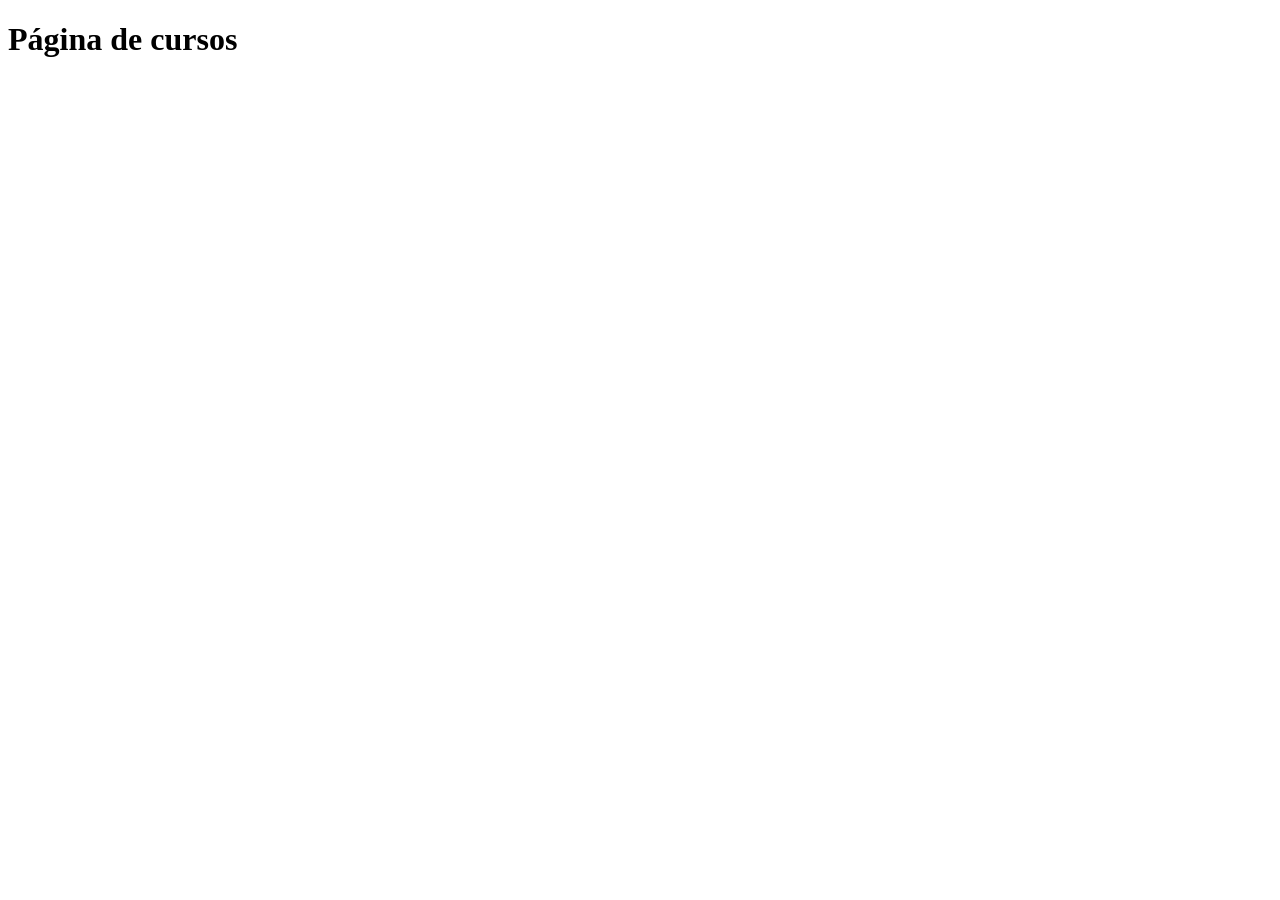
==== cursos.html @ fc7ad695 "Adiciona estrutura HTML do Header" ====
<!DOCTYPE html>
<html lang="pt-BR">
<head>
    <meta charset="UTF-8">
    <meta name="viewport" content="width=device-width, initial-scale=1.0">
    <title>Cursos</title>
</head>
<body>
    <h1>Página de cursos</h1>
</body>
</html>
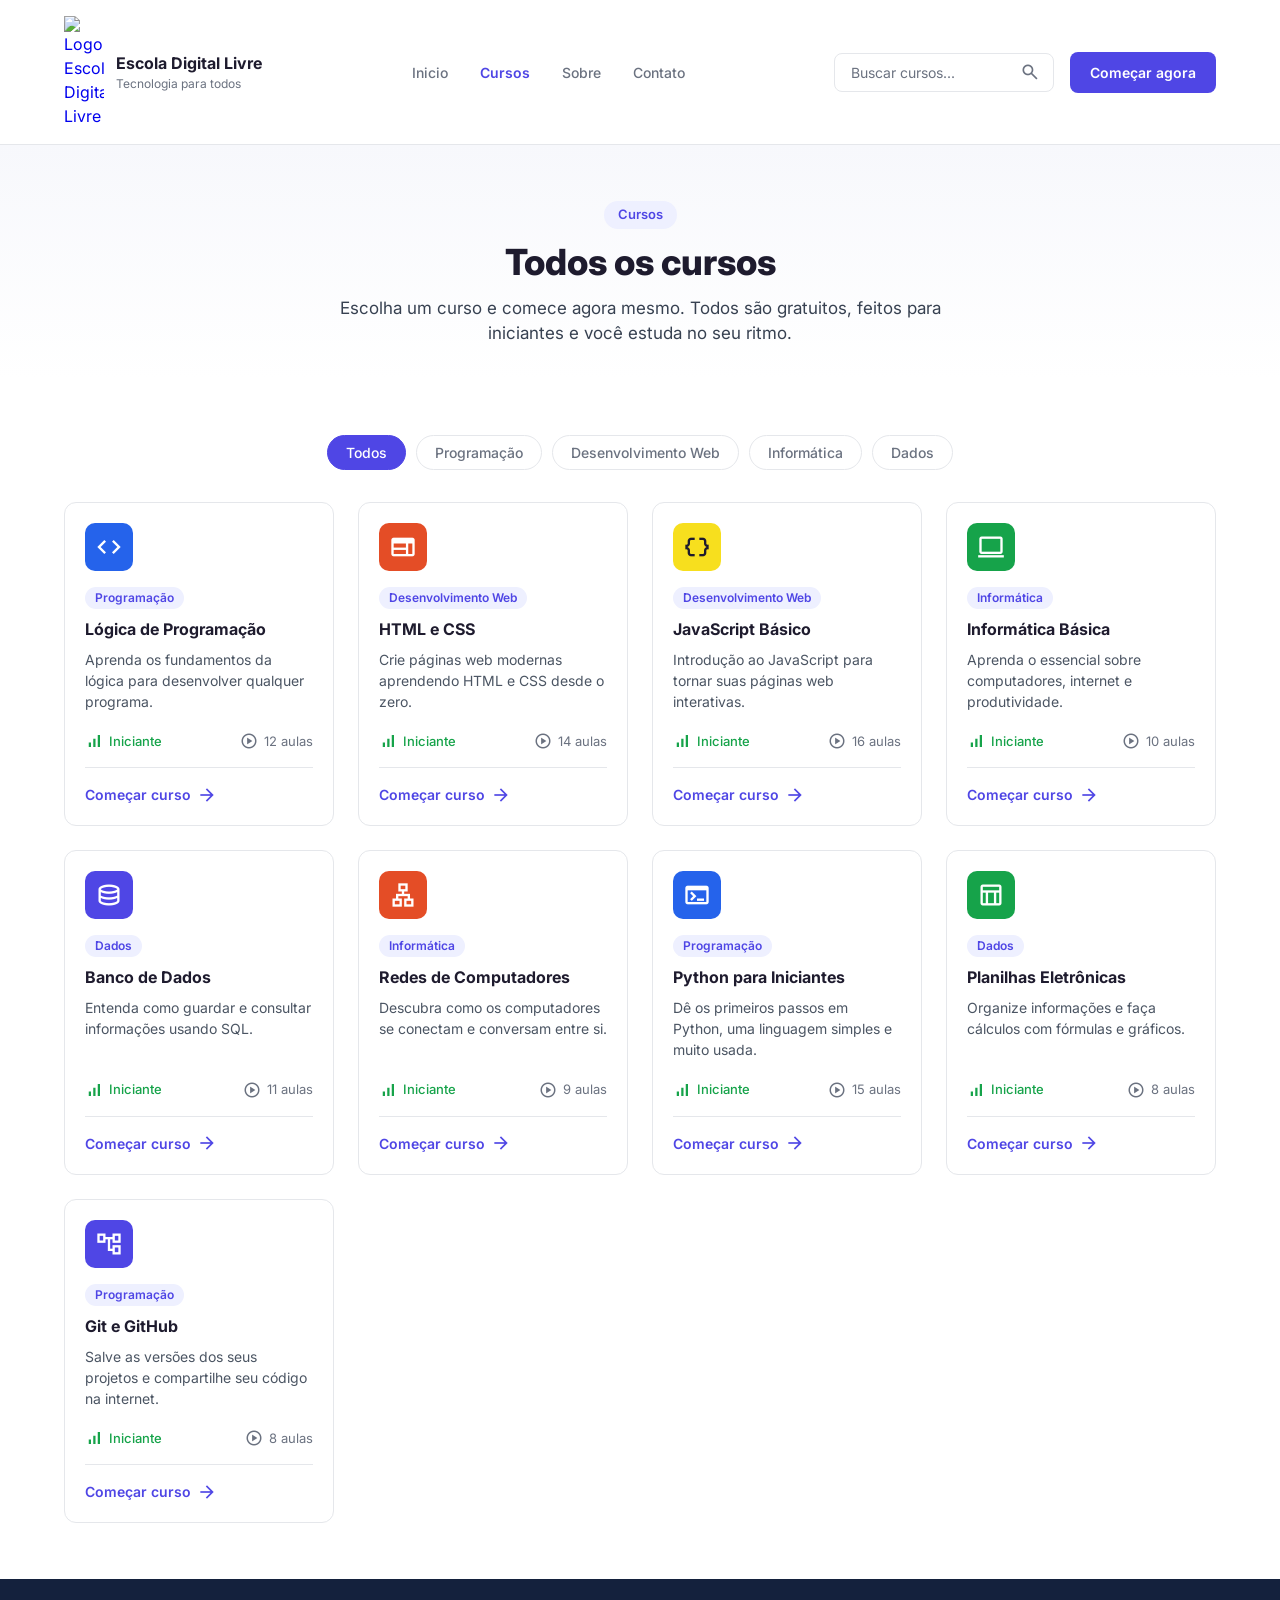
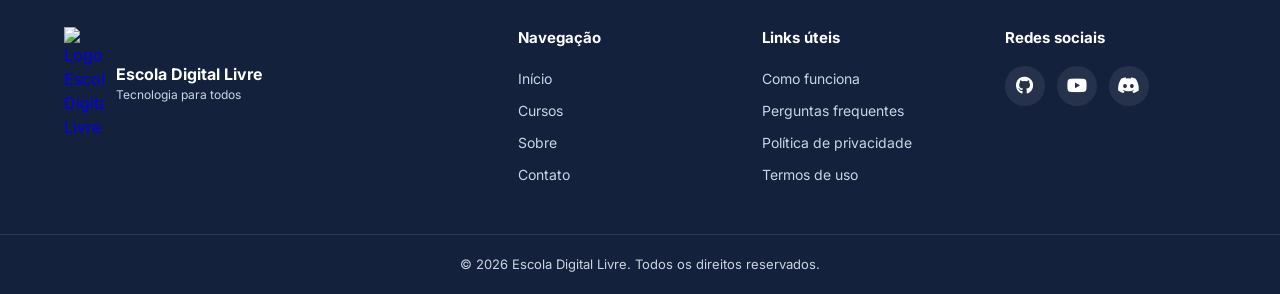
==== commit d4cf6f26: "atualizar" ====
--- a/cursos.html
+++ b/cursos.html
@@ -1,11 +1,439 @@
 <!DOCTYPE html>
+<!-- Declara que este documento usa HTML5 -->
+
 <html lang="pt-BR">
+
 <head>
     <meta charset="UTF-8">
     <meta name="viewport" content="width=device-width, initial-scale=1.0">
-    <title>Cursos</title>
+    <title>Cursos | Escola Digital Livre</title>
+    <!-- Cada página tem um título diferente na aba do navegador -->
+
+    <link rel="stylesheet" href="style.css">
+    <!-- Conecta o arquivo de estilos (CSS). Todas as páginas usam o MESMO style.css -->
+
+    <link rel="preconnect" href="https://fonts.googleapis.com">
+    <link rel="preconnect" href="https://fonts.gstatic.com" crossorigin>
+    <link href="https://fonts.googleapis.com/css2?family=Inter:ital,opsz,wght@0,14..32,100..900;1,14..32,100..900&display=swap" rel="stylesheet">
+    <!-- Importando fonte do Google Fonts -->
+
+    <link href="https://fonts.googleapis.com/css2?family=Material+Symbols+Outlined:opsz,wght,FILL,GRAD@20..48,100..700,0..1,-50..200&display=block" rel="stylesheet">
+    <!-- Ícones Material Symbols (Google Fonts) -->
+
+    <link rel="stylesheet" href="https://cdnjs.cloudflare.com/ajax/libs/font-awesome/6.5.1/css/all.min.css">
+    <!-- Font Awesome: ícones das redes sociais no rodapé -->
 </head>
 <body>
-    <h1>Página de cursos</h1>
+
+    <header class="header">
+        <!-- Cabeçalho igual ao da página inicial.
+             Ele se repete em todas as páginas para o menu ficar sempre no mesmo lugar. -->
+        <div class="header-container">
+
+            <a href="index.html" class="logo">
+                <!-- Logo clicável, leva para a página inicial -->
+                <img src="./assets/logo.png" alt="Logo Escola Digital Livre">
+                <span class="logo-text">
+                    <span class="logo-title">Escola Digital Livre</span>
+                    <span class="logo-subtitle">Tecnologia para todos</span>
+                </span>
+            </a>
+
+            <nav class="main-nav">
+                <!-- A classe "active" fica no link da página em que estamos -->
+                <a href="index.html" class="nav-link">Inicio</a>
+                <a href="cursos.html" class="nav-link active">Cursos</a>
+                <a href="sobre.html" class="nav-link">Sobre</a>
+                <a href="contato.html" class="nav-link">Contato</a>
+
+                <!-- Link que só aparece no menu do CELULAR
+                     (no celular, o botão "Começar agora" fica escondido) -->
+                <a href="entrar.html" class="nav-link nav-link-mobile">Entrar / Cadastrar</a>
+            </nav>
+
+            <div class="header-actions">
+                <div class="search-box">
+                    <input type="text" placeholder="Buscar cursos...">
+                    <span class="material-symbols-outlined search-icon" aria-hidden="true">search</span>
+                </div>
+
+                <!-- PASSO 6: saudação ao aluno logado. Começa escondida (hidden);
+                     o JavaScript escreve "Olá, Nome!" e mostra quando há alguém logado -->
+                <span class="user-greeting" id="saudacao" hidden></span>
+
+                <a href="entrar.html" class="btn-primary">Começar agora</a>
+                <!-- Agora é um link <a> com aparência de botão: ao clicar, abre a página de login -->
+            </div>
+
+            <!-- Botão do menu hamburguer (funciona apenas para mobile) -->
+            <button class="hamburguer" id="btn-menu">☰</button>
+        </div>
+    </header>
+
+    <main>
+
+        <!-- ---------------- TOPO DA PÁGINA ----------------
+             "page-hero" é uma versão menor do hero da página inicial.
+             Vamos usar essa mesma classe em Cursos, Sobre e Contato. -->
+        <section class="page-hero">
+            <div class="container">
+                <span class="page-tag">Cursos</span>
+                <h1 class="page-title">Todos os cursos</h1>
+                <p class="page-text">
+                    Escolha um curso e comece agora mesmo. Todos são gratuitos,
+                    feitos para iniciantes e você estuda no seu ritmo.
+                </p>
+            </div>
+        </section>
+
+
+        <!-- ---------------- LISTA DE CURSOS ---------------- -->
+        <section class="courses">
+            <div class="container">
+
+                <!-- BOTÕES DE FILTRO
+                     data-categoria é um atributo que NÓS inventamos.
+                     Todo atributo que começa com "data-" serve para guardar
+                     uma informação extra, que o JavaScript consegue ler.
+                     Aqui ele diz qual categoria o botão deve mostrar. -->
+                <div class="filters">
+                    <button class="filter-btn active" data-categoria="todos">Todos</button>
+                    <button class="filter-btn" data-categoria="programacao">Programação</button>
+                    <button class="filter-btn" data-categoria="web">Desenvolvimento Web</button>
+                    <button class="filter-btn" data-categoria="informatica">Informática</button>
+                    <button class="filter-btn" data-categoria="dados">Dados</button>
+                </div>
+
+                <!-- GRADE DE CURSOS
+                     Reaproveitamos a classe "course-card" do carrossel da página inicial!
+                     Cada card também tem um data-categoria, que precisa ser IGUAL
+                     ao data-categoria de um dos botões de filtro. -->
+                <div class="course-grid">
+
+                    <!-- CARD 1 -->
+                    <article class="course-card" data-categoria="programacao">
+                        <div class="course-icon icon-blue">
+                            <span class="material-symbols-outlined" aria-hidden="true">code</span>
+                        </div>
+
+                        <span class="course-tag">Programação</span>
+                        <h3 class="course-title">Lógica de Programação</h3>
+                        <p class="course-text">Aprenda os fundamentos da lógica para desenvolver qualquer programa.</p>
+
+                        <div class="course-info">
+                            <span class="course-level">
+                                <span class="material-symbols-outlined icon-xs" aria-hidden="true">signal_cellular_alt</span>
+                                Iniciante
+                            </span>
+                            <span class="course-lessons">
+                                <span class="material-symbols-outlined icon-xs" aria-hidden="true">play_circle</span>
+                                12 aulas
+                            </span>
+                        </div>
+
+                        <!-- PASSO 5: o link abre a página do curso.
+                             Tudo depois do "?" é um PARÂMETRO: uma informação que vai junto no endereço.
+                             curso=logica-programacao diz para a página curso.html QUAL curso mostrar.
+                             Cada card tem um valor diferente. -->
+                        <a href="curso.html?curso=logica-programacao" class="course-link">
+                            Começar curso
+                            <span class="material-symbols-outlined icon-sm" aria-hidden="true">arrow_forward</span>
+                        </a>
+                    </article>
+
+                    <!-- CARD 2 -->
+                    <article class="course-card" data-categoria="web">
+                        <div class="course-icon icon-orange">
+                            <span class="material-symbols-outlined" aria-hidden="true">web</span>
+                        </div>
+
+                        <span class="course-tag">Desenvolvimento Web</span>
+                        <h3 class="course-title">HTML e CSS</h3>
+                        <p class="course-text">Crie páginas web modernas aprendendo HTML e CSS desde o zero.</p>
+
+                        <div class="course-info">
+                            <span class="course-level">
+                                <span class="material-symbols-outlined icon-xs" aria-hidden="true">signal_cellular_alt</span>
+                                Iniciante
+                            </span>
+                            <span class="course-lessons">
+                                <span class="material-symbols-outlined icon-xs" aria-hidden="true">play_circle</span>
+                                14 aulas
+                            </span>
+                        </div>
+
+                        <a href="curso.html?curso=html-css" class="course-link">
+                            Começar curso
+                            <span class="material-symbols-outlined icon-sm" aria-hidden="true">arrow_forward</span>
+                        </a>
+                    </article>
+
+                    <!-- CARD 3 -->
+                    <article class="course-card" data-categoria="web">
+                        <div class="course-icon icon-yellow">
+                            <span class="material-symbols-outlined" aria-hidden="true">data_object</span>
+                        </div>
+
+                        <span class="course-tag">Desenvolvimento Web</span>
+                        <h3 class="course-title">JavaScript Básico</h3>
+                        <p class="course-text">Introdução ao JavaScript para tornar suas páginas web interativas.</p>
+
+                        <div class="course-info">
+                            <span class="course-level">
+                                <span class="material-symbols-outlined icon-xs" aria-hidden="true">signal_cellular_alt</span>
+                                Iniciante
+                            </span>
+                            <span class="course-lessons">
+                                <span class="material-symbols-outlined icon-xs" aria-hidden="true">play_circle</span>
+                                16 aulas
+                            </span>
+                        </div>
+
+                        <a href="curso.html?curso=javascript" class="course-link">
+                            Começar curso
+                            <span class="material-symbols-outlined icon-sm" aria-hidden="true">arrow_forward</span>
+                        </a>
+                    </article>
+
+                    <!-- CARD 4 -->
+                    <article class="course-card" data-categoria="informatica">
+                        <div class="course-icon icon-green">
+                            <span class="material-symbols-outlined" aria-hidden="true">computer</span>
+                        </div>
+
+                        <span class="course-tag">Informática</span>
+                        <h3 class="course-title">Informática Básica</h3>
+                        <p class="course-text">Aprenda o essencial sobre computadores, internet e produtividade.</p>
+
+                        <div class="course-info">
+                            <span class="course-level">
+                                <span class="material-symbols-outlined icon-xs" aria-hidden="true">signal_cellular_alt</span>
+                                Iniciante
+                            </span>
+                            <span class="course-lessons">
+                                <span class="material-symbols-outlined icon-xs" aria-hidden="true">play_circle</span>
+                                10 aulas
+                            </span>
+                        </div>
+
+                        <a href="curso.html?curso=informatica-basica" class="course-link">
+                            Começar curso
+                            <span class="material-symbols-outlined icon-sm" aria-hidden="true">arrow_forward</span>
+                        </a>
+                    </article>
+
+                    <!-- CARD 5 -->
+                    <article class="course-card" data-categoria="dados">
+                        <div class="course-icon icon-purple">
+                            <span class="material-symbols-outlined" aria-hidden="true">database</span>
+                        </div>
+
+                        <span class="course-tag">Dados</span>
+                        <h3 class="course-title">Banco de Dados</h3>
+                        <p class="course-text">Entenda como guardar e consultar informações usando SQL.</p>
+
+                        <div class="course-info">
+                            <span class="course-level">
+                                <span class="material-symbols-outlined icon-xs" aria-hidden="true">signal_cellular_alt</span>
+                                Iniciante
+                            </span>
+                            <span class="course-lessons">
+                                <span class="material-symbols-outlined icon-xs" aria-hidden="true">play_circle</span>
+                                11 aulas
+                            </span>
+                        </div>
+
+                        <a href="curso.html?curso=banco-de-dados" class="course-link">
+                            Começar curso
+                            <span class="material-symbols-outlined icon-sm" aria-hidden="true">arrow_forward</span>
+                        </a>
+                    </article>
+
+                    <!-- CARD 6 -->
+                    <article class="course-card" data-categoria="informatica">
+                        <div class="course-icon icon-orange">
+                            <span class="material-symbols-outlined" aria-hidden="true">lan</span>
+                        </div>
+
+                        <span class="course-tag">Informática</span>
+                        <h3 class="course-title">Redes de Computadores</h3>
+                        <p class="course-text">Descubra como os computadores se conectam e conversam entre si.</p>
+
+                        <div class="course-info">
+                            <span class="course-level">
+                                <span class="material-symbols-outlined icon-xs" aria-hidden="true">signal_cellular_alt</span>
+                                Iniciante
+                            </span>
+                            <span class="course-lessons">
+                                <span class="material-symbols-outlined icon-xs" aria-hidden="true">play_circle</span>
+                                9 aulas
+                            </span>
+                        </div>
+
+                        <a href="curso.html?curso=redes" class="course-link">
+                            Começar curso
+                            <span class="material-symbols-outlined icon-sm" aria-hidden="true">arrow_forward</span>
+                        </a>
+                    </article>
+
+                    <!-- CARD 7 (novo) -->
+                    <article class="course-card" data-categoria="programacao">
+                        <div class="course-icon icon-blue">
+                            <!-- Ícone: terminal (tela de comandos) -->
+                            <span class="material-symbols-outlined" aria-hidden="true">terminal</span>
+                        </div>
+
+                        <span class="course-tag">Programação</span>
+                        <h3 class="course-title">Python para Iniciantes</h3>
+                        <p class="course-text">Dê os primeiros passos em Python, uma linguagem simples e muito usada.</p>
+
+                        <div class="course-info">
+                            <span class="course-level">
+                                <span class="material-symbols-outlined icon-xs" aria-hidden="true">signal_cellular_alt</span>
+                                Iniciante
+                            </span>
+                            <span class="course-lessons">
+                                <span class="material-symbols-outlined icon-xs" aria-hidden="true">play_circle</span>
+                                15 aulas
+                            </span>
+                        </div>
+
+                        <a href="curso.html?curso=python" class="course-link">
+                            Começar curso
+                            <span class="material-symbols-outlined icon-sm" aria-hidden="true">arrow_forward</span>
+                        </a>
+                    </article>
+
+                    <!-- CARD 8 (novo) -->
+                    <article class="course-card" data-categoria="dados">
+                        <div class="course-icon icon-green">
+                            <!-- Ícone: tabela -->
+                            <span class="material-symbols-outlined" aria-hidden="true">table_chart</span>
+                        </div>
+
+                        <span class="course-tag">Dados</span>
+                        <h3 class="course-title">Planilhas Eletrônicas</h3>
+                        <p class="course-text">Organize informações e faça cálculos com fórmulas e gráficos.</p>
+
+                        <div class="course-info">
+                            <span class="course-level">
+                                <span class="material-symbols-outlined icon-xs" aria-hidden="true">signal_cellular_alt</span>
+                                Iniciante
+                            </span>
+                            <span class="course-lessons">
+                                <span class="material-symbols-outlined icon-xs" aria-hidden="true">play_circle</span>
+                                8 aulas
+                            </span>
+                        </div>
+
+                        <a href="curso.html?curso=planilhas" class="course-link">
+                            Começar curso
+                            <span class="material-symbols-outlined icon-sm" aria-hidden="true">arrow_forward</span>
+                        </a>
+                    </article>
+
+                    <!-- CARD 9 (novo) -->
+                    <article class="course-card" data-categoria="programacao">
+                        <div class="course-icon icon-purple">
+                            <!-- Ícone: "árvore" de ramificações (lembra os branches do Git) -->
+                            <span class="material-symbols-outlined" aria-hidden="true">account_tree</span>
+                        </div>
+
+                        <span class="course-tag">Programação</span>
+                        <h3 class="course-title">Git e GitHub</h3>
+                        <p class="course-text">Salve as versões dos seus projetos e compartilhe seu código na internet.</p>
+
+                        <div class="course-info">
+                            <span class="course-level">
+                                <span class="material-symbols-outlined icon-xs" aria-hidden="true">signal_cellular_alt</span>
+                                Iniciante
+                            </span>
+                            <span class="course-lessons">
+                                <span class="material-symbols-outlined icon-xs" aria-hidden="true">play_circle</span>
+                                8 aulas
+                            </span>
+                        </div>
+
+                        <a href="curso.html?curso=git-github" class="course-link">
+                            Começar curso
+                            <span class="material-symbols-outlined icon-sm" aria-hidden="true">arrow_forward</span>
+                        </a>
+                    </article>
+                </div>
+            </div>
+        </section>
+    </main>
+
+    <!-- ---------------- FOOTER (rodapé) ----------------
+         Mesmo rodapé da página inicial. -->
+    <footer class="footer">
+        <div class="container footer-container">
+
+            <!-- Coluna 1: logo -->
+            <div class="footer-brand">
+                <a href="index.html" class="logo">
+                    <img src="./assets/logo.png" alt="Logo Escola Digital Livre">
+                    <span class="logo-text">
+                        <span class="logo-title">Escola Digital Livre</span>
+                        <span class="logo-subtitle">Tecnologia para todos</span>
+                    </span>
+                </a>
+            </div>
+
+            <!-- Coluna 2: navegação -->
+            <div class="footer-column">
+                <h4>Navegação</h4>
+                <ul>
+                    <li><a href="index.html">Início</a></li>
+                    <li><a href="cursos.html">Cursos</a></li>
+                    <li><a href="sobre.html">Sobre</a></li>
+                    <li><a href="contato.html">Contato</a></li>
+                </ul>
+            </div>
+
+            <!-- Coluna 3: links úteis -->
+            <div class="footer-column">
+                <h4>Links úteis</h4>
+                <ul>
+                    <li><a href="index.html#por-que">Como funciona</a></li>
+                    <!-- index.html#por-que = abre a página inicial já na seção id="por-que" -->
+                    <li><a href="contato.html#faq">Perguntas frequentes</a></li>
+                    <li><a href="#">Política de privacidade</a></li>
+                    <li><a href="#">Termos de uso</a></li>
+                </ul>
+            </div>
+
+            <!-- Coluna 4: redes sociais (ícones do Font Awesome) -->
+            <div class="footer-column">
+                <h4>Redes sociais</h4>
+                <div class="social-links">
+                    <a href="https://github.com" target="_blank" aria-label="GitHub">
+                        <i class="fa-brands fa-github" aria-hidden="true"></i>
+                    </a>
+                    <a href="https://youtube.com" target="_blank" aria-label="YouTube">
+                        <i class="fa-brands fa-youtube" aria-hidden="true"></i>
+                    </a>
+                    <a href="https://discord.com" target="_blank" aria-label="Discord">
+                        <i class="fa-brands fa-discord" aria-hidden="true"></i>
+                    </a>
+                </div>
+            </div>
+        </div>
+
+        <p class="footer-copy">
+            &copy; <span id="ano"></span> Escola Digital Livre. Todos os direitos reservados.
+            <!-- o ano é preenchido pelo JavaScript -->
+        </p>
+    </footer>
+
+    <!-- 1º) Biblioteca do Supabase (baixada da internet pelo CDN) -->
+    <script src="https://cdn.jsdelivr.net/npm/@supabase/supabase-js@2"></script>
+
+    <!-- 2º) Nossa conexão com o projeto no Supabase -->
+    <script src="js/supabase-config.js"></script>
+
+    <!-- 3º) Nosso script (precisa vir POR ÚLTIMO, pois usa os dois de cima) -->
+    <script src="js/script.js"></script>
+    <!-- Todas as páginas usam o MESMO script.js -->
 </body>
-</html>+</html>
--- a/style.css
+++ b/style.css
@@ -0,0 +1,1624 @@
+/* Variáveis Globais (cores e fontes reutilizadas no CSS) */
+
+:root {
+    --color-primary: #4F46E5; /* cor principal */
+    --color-primary-dark: #4339CA; /* versão escura */
+    --color-text: #1E1B2E; /* cor do texto principal */
+    --color-text-light: #6B7280; /* cor do texto secundário */
+    --color-border: #E5E7EB; /* cor da borda */
+    --color-bg: #FFF; /* cor de fundo */
+    --font-main: 'Inter', sans-serif; /* fonte */
+}
+
+/* Reset básico: remove espaçamentos padrão do navegador */
+* {
+    margin: 0; /* Espaçamento externo */
+    padding: 0; /* Espaçamento interno */
+    box-sizing: border-box; /* padding e border não aumentam o tamanho do elemento */
+}
+
+body {
+    font-family: var(--font-main); /* Tipo da fonte */
+}
+
+/* HEADER */
+
+.header {
+    width: 100%;
+    background-color: var(--color-bg);
+    border-bottom: 1px solid var(--color-border); /* Borda inferior */
+    position: sticky; /* header "gruda" no topo ao rola a página */
+    top: 0;
+    z-index: 100; /* garante que fique acima dos outros elementos */
+}
+
+.header-container {
+    max-width: 1200px; /* Largura máxima do conteúdo */
+    margin: 0 auto; /* Centraliza na página */
+    padding: 16px 24px;
+    display: flex; /* Organiza os elementos lado a lado */
+    align-items: center; /* Centraliza verticalmente */
+    justify-content: space-between; /* Logo, menu e botões ficam nas pontas */
+    gap: 24px; /* Espaço entre os elementos */
+}
+
+/* LOGO */
+
+.logo {
+    display: flex;
+    align-items: center;
+    gap: 12px;
+    text-decoration: none;
+}
+
+.logo img {
+    width: 40px;
+    object-fit: contain; /* Mantém a proporção da imagem */
+}
+
+.logo-text {
+    display: flex;
+    flex-direction: column; /* Título em cima, subtítulo embaixo*/
+}
+
+.logo-title {
+    font-size: 16px; 
+    font-weight: 700; /* negrito */
+    color: var(--color-text);
+}
+
+.logo-subtitle {
+    font-size: 12px;
+    font-weight: 400;
+    color: var(--color-text-light);
+}
+
+/* NAVEGAÇÃO (Menu) */
+
+.main-nav {
+    display: flex;
+    align-items: center; /* Centraliza os links verticalmente */
+    gap: 32px; /* Espaço entre os links */
+}
+
+.nav-link {
+    text-decoration: none; /* Remove a estilização padrão dos links *
+    */
+    font-size: 14px;
+    font-weight: 500;
+    color: var(--color-text-light);
+    transition: color 0.2s ease; /* Muda a cor suavemente */
+}
+
+.nav-link:hover {
+    color: var(--color-text); /* Muda de cor ao passar o mouse */
+}
+
+.nav-link.active {
+    color: var(--color-primary); /* Destaca o link da página atual */
+    font-weight: 600;
+}
+
+/* AÇÕES HEADER (Busca + botão) */
+.header-actions {
+    display: flex;
+    align-items: center;
+    gap: 16px;
+}
+
+.search-box {
+    position: relative; /* serve para posicionar o ícone da lupa */
+    display: flex;
+    align-items: center;
+}
+
+.search-box input {
+    font-family: var(--font-main);
+    width: 220px;
+    padding: 10px 40px 10px 16px; /* Espaço extra à direita para caber o icone */
+    border: 1px solid var(--color-border);
+    border-radius: 8px;
+    font-size: 14px;
+    outline: none; /* Remove a borda azul pdrão do navegador */
+}
+
+.search-box input:focus {
+    border-color: var(--color-primary);
+}
+
+.search-box input::placeholder {
+    color: var(--color-text-light);
+}
+
+.search-icon {
+    position: absolute; /* Posiciona o ícone sobre o input */
+    right: 14px;
+    fill: var(--color-text-light); /* Cor do ícone SVG */
+    pointer-events: none; /* Impede o ícone de atrapalhar o clique no input */
+    width: 25px; /* Tamanho do ícone de pesquisa */
+}
+
+.btn-primary {
+    font-family: var(--font-main);
+    background-color: var(--color-primary);
+    color: #FFF;
+    border: none;
+    padding: 10px 20px;
+    border-radius: 8px;
+    font-size: 14px;
+    font-weight: 600;
+    cursor: pointer; /* Mostra que é clicável */
+    white-space: nowrap; /* Impede o texto do botão de quebrar linha */
+}
+
+.btn-primary:hover {
+    background-color: var(--color-primary-dark);
+}
+
+/* Oculta o menu hamburguer para telas desktop */
+.hamburguer {
+    display: none;
+    font-size: 24px;
+    background: none;
+    border: none;
+    cursor: pointer;
+    color: var(--color-text);
+}
+
+/* Telas pequenas (celulares) */
+@media (max-width: 768px) {
+    .search-box {
+        display: none;
+    }
+
+    .main-nav {
+        display: none;
+        flex-direction: column;
+        align-items: flex-end;
+
+        position: absolute;
+        top: 100%;
+        left: 0;
+        right: 0;
+        background-color: var(--color-bg);
+        border-bottom: 1px solid var(--color-border);
+        padding: 16px 24px;
+        gap: 16px;
+    }
+
+    /* Classe que o JavaScript liga/desliga */
+    .main-nav.ativo {
+        display: flex;
+    }
+
+    .btn-primary {
+        display: none;
+    }
+
+    .hamburguer {
+        display: flex;
+    }
+
+
+}
+
+
+/* =========================================================
+   =========================================================
+   CONTINUAÇÃO DO PROJETO
+   Tudo daqui para baixo é novo. O código acima não mudou.
+   =========================================================
+   ========================================================= */
+
+
+/* Novas variáveis
+   Podemos ter mais de um :root. As variáveis abaixo se
+   SOMAM às que já existiam lá no começo do arquivo. */
+:root {
+    --color-primary-light: #EEF0FF;  /* versão bem clarinha da cor principal (fundos) */
+    --color-success: #16A34A;        /* verde */
+    --color-bg-soft: #F7F8FC;        /* fundo cinza-azulado das seções */
+    --color-footer: #14213D;         /* azul-marinho do rodapé */
+    --radius: 12px;                  /* arredondamento padrão */
+}
+
+body {
+    color: var(--color-text);
+    line-height: 1.5; /* altura da linha: 1.5x a fonte (melhora a leitura) */
+}
+
+/* Rolagem suave ao clicar em links internos (#por-que) */
+html {
+    scroll-behavior: smooth;
+}
+
+/* Remove as bolinhas padrão das listas */
+ul {
+    list-style: none;
+}
+
+/* Classe reutilizável: centraliza o conteúdo (igual ao header-container) */
+.container {
+    max-width: 1200px;
+    margin: 0 auto;
+    padding: 0 24px;
+}
+
+.section-title {
+    font-size: 24px;
+    font-weight: 700;
+}
+
+
+/* =========================================================
+   ÍCONES (Material Symbols)
+   O ícone é uma FONTE: por isso usamos font-size para o
+   tamanho e color para a cor, igual a um texto comum.
+   ========================================================= */
+.material-symbols-outlined {
+    font-size: 24px;     /* tamanho padrão dos ícones */
+    line-height: 1;      /* evita espaço extra acima/abaixo do ícone */
+    flex-shrink: 0;      /* o ícone nunca é "espremido" */
+
+    /* font-variation-settings ajusta o estilo do ícone:
+       'FILL' 0 = só contorno (1 = preenchido)
+       'wght' 400 = espessura da linha (de 100 a 700)
+       'GRAD' 0 = ajuste fino da espessura
+       'opsz' 24 = tamanho óptico (desenho otimizado para 24px) */
+    font-variation-settings: 'FILL' 0, 'wght' 400, 'GRAD' 0, 'opsz' 24;
+}
+
+/* Lupa do campo de pesquisa.
+   O CSS original (.search-icon) já posiciona o ícone dentro do input;
+   aqui só ajustamos o tamanho e a cor do novo ícone. */
+.material-symbols-outlined.search-icon {
+    font-size: 20px;
+    width: auto;
+    color: var(--color-text-light);
+}
+
+/* Tamanhos menores (usamos junto: class="material-symbols-outlined icon-sm")
+
+   ATENÇÃO: o CSS do Google é carregado DEPOIS do style.css e
+   também define font-size: 24px. Quando duas regras têm o mesmo
+   "peso", a que vem por último vence. Por isso escrevemos as DUAS
+   classes juntas (sem espaço): isso deixa a nossa regra mais
+   "forte" (maior especificidade) e ela vence a do Google. */
+.material-symbols-outlined.icon-sm { font-size: 20px; }
+.material-symbols-outlined.icon-xs { font-size: 18px; }
+
+
+/* =========================================================
+   HERO
+   ========================================================= */
+.hero {
+    /* linear-gradient: degradê de uma cor para outra (de cima para baixo) */
+    background: linear-gradient(180deg, var(--color-bg-soft) 0%, #FFF 100%);
+    padding: 64px 0;
+}
+
+.hero-container {
+    display: flex;
+    align-items: center;
+    justify-content: space-between;
+    gap: 48px;
+}
+
+/* flex: cada lado ocupa uma fração do espaço (texto um pouco maior) */
+.hero-content { flex: 1.2; }
+.hero-image   { flex: 1; }
+
+.hero-image img {
+    max-width: 100%; /* a imagem nunca passa do espaço disponível */
+}
+
+.hero-title {
+    font-size: 40px;
+    font-weight: 800;
+    line-height: 1.2;
+    margin-bottom: 16px;
+}
+
+.text-highlight {
+    display: block; /* faz o span ir para a linha de baixo */
+    color: var(--color-primary);
+}
+
+.hero-text {
+    font-size: 17px;
+    color: #374151;
+    margin-bottom: 32px;
+    max-width: 520px; /* linhas muito longas cansam a leitura */
+}
+
+.hero-buttons {
+    display: flex;
+    gap: 16px;
+    flex-wrap: wrap; /* se não couber, os botões descem de linha */
+    margin-bottom: 40px;
+}
+
+/* Botões do hero.
+   Usamos classes NOVAS (e não .btn-primary) porque, no celular,
+   o CSS lá de cima esconde todo .btn-primary. */
+.btn-hero,
+.btn-hero-outline {
+    display: inline-flex;  /* deixa o texto e o ícone lado a lado */
+    align-items: center;
+    gap: 8px;
+    font-size: 15px;
+    font-weight: 600;
+    padding: 12px 24px;
+    border-radius: 8px;
+    border: 2px solid var(--color-primary);
+    text-decoration: none;
+    transition: background-color 0.2s ease;
+}
+
+.btn-hero {
+    background-color: var(--color-primary);
+    color: #FFF;
+}
+
+.btn-hero:hover {
+    background-color: var(--color-primary-dark);
+    border-color: var(--color-primary-dark);
+}
+
+/* Faz a seta "andar" um pouquinho ao passar o mouse */
+.btn-hero .material-symbols-outlined {
+    transition: transform 0.2s ease;
+}
+
+.btn-hero:hover .material-symbols-outlined {
+    transform: translateX(4px); /* move 4px para a direita */
+}
+
+.btn-hero-outline {
+    background-color: transparent;
+    color: var(--color-primary);
+}
+
+.btn-hero-outline:hover {
+    background-color: var(--color-primary-light);
+}
+
+/* Lista de vantagens */
+.hero-features {
+    display: flex;
+    gap: 24px;
+    flex-wrap: wrap;
+}
+
+.hero-feature {
+    display: flex;
+    align-items: center;
+    gap: 12px;
+}
+
+.hero-feature strong {
+    display: block; /* strong e small, um embaixo do outro */
+    font-size: 14px;
+}
+
+.hero-feature small {
+    font-size: 13px;
+    color: var(--color-text-light);
+}
+
+/* Círculo colorido com o ícone dentro */
+.feature-icon {
+    width: 40px;
+    height: 40px;
+    border-radius: 50%;               /* 50% = círculo */
+    background-color: var(--color-primary);
+    color: #FFF;                      /* ícone branco: a cor do ícone vem do "color" */
+    display: flex;
+    align-items: center;              /* centraliza na vertical */
+    justify-content: center;          /* centraliza na horizontal */
+    flex-shrink: 0;
+}
+
+.feature-icon .material-symbols-outlined {
+    font-size: 22px;
+}
+
+.feature-icon-green {
+    background-color: var(--color-success);
+}
+
+
+/* =========================================================
+   CURSOS EM DESTAQUE
+   ========================================================= */
+.courses {
+    padding: 56px 0;
+}
+
+.section-header {
+    display: flex;
+    justify-content: space-between;
+    align-items: center;
+    margin-bottom: 24px;
+}
+
+.link-arrow {
+    display: inline-flex;
+    align-items: center;
+    gap: 6px;
+    color: var(--color-primary);
+    font-size: 14px;
+    font-weight: 600;
+    text-decoration: none;
+}
+
+.link-arrow:hover {
+    text-decoration: underline;
+}
+
+/* Referência para posicionar o botão de seta */
+.carousel {
+    position: relative;
+}
+
+/* Lista que rola para o lado */
+.course-list {
+    display: flex;
+    gap: 16px;
+    overflow-x: auto;               /* permite rolar na horizontal */
+    scroll-snap-type: x mandatory;  /* os cards "encaixam" ao rolar */
+    padding: 6px 4px 16px;          /* espaço para a sombra não ser cortada */
+    scrollbar-width: none;          /* esconde a barra de rolagem (Firefox) */
+}
+
+.course-list::-webkit-scrollbar {
+    display: none;                  /* esconde a barra (Chrome, Edge, Safari) */
+}
+
+.course-card {
+    flex: 0 0 270px;                /* largura fixa de 270px */
+    scroll-snap-align: start;
+    background-color: var(--color-bg);
+    border: 1px solid var(--color-border);
+    border-radius: var(--radius);
+    padding: 20px;
+    display: flex;
+    flex-direction: column;         /* conteúdo empilhado */
+    transition: transform 0.2s ease, box-shadow 0.2s ease;
+}
+
+/* Card "sobe" e ganha sombra ao passar o mouse */
+.course-card:hover {
+    transform: translateY(-4px);
+    box-shadow: 0 8px 24px rgba(15, 23, 42, 0.08);
+}
+
+/* Quadrado colorido com o ícone do curso */
+.course-icon {
+    width: 48px;
+    height: 48px;
+    border-radius: 10px;
+    display: flex;
+    align-items: center;
+    justify-content: center;
+    color: #FFF;                    /* ícone branco */
+    margin-bottom: 16px;
+}
+
+.course-icon .material-symbols-outlined {
+    font-size: 28px;
+}
+
+/* Uma cor para cada curso */
+.icon-blue   { background-color: #2563EB; }
+.icon-orange { background-color: #E44D26; }
+.icon-yellow { background-color: #F7DF1E; color: #1E1B2E; } /* ícone escuro no amarelo */
+.icon-green  { background-color: var(--color-success); }
+.icon-purple { background-color: var(--color-primary); }
+
+.course-title {
+    font-size: 16px;
+    font-weight: 700;
+    margin-bottom: 8px;
+}
+
+.course-text {
+    font-size: 14px;
+    color: #4B5563;
+    margin-bottom: 20px;
+    flex-grow: 1; /* ocupa o espaço que sobra: empurra o rodapé do card para baixo */
+}
+
+/* Rodapé do card: nível à esquerda, aulas à direita */
+.course-info {
+    display: flex;
+    justify-content: space-between;
+    font-size: 13px;
+    color: var(--color-text-light);
+}
+
+.course-level,
+.course-lessons {
+    display: inline-flex;
+    align-items: center;
+    gap: 6px;
+}
+
+.course-level {
+    color: var(--color-success);
+    font-weight: 500;
+}
+
+/* Botão redondo de seta */
+.carousel-btn {
+    position: absolute;
+    top: 50%;
+    transform: translateY(-50%);    /* truque para centralizar na vertical */
+    width: 44px;
+    height: 44px;
+    border-radius: 50%;
+    border: 1px solid var(--color-border);
+    background-color: var(--color-bg);
+    color: var(--color-text);
+    box-shadow: 0 4px 12px rgba(15, 23, 42, 0.1);
+    display: flex;
+    align-items: center;
+    justify-content: center;
+    cursor: pointer;
+}
+
+.carousel-btn:hover {
+    color: var(--color-primary);
+}
+
+/* Um botão em cada lado do carrossel */
+.carousel-prev { left: -20px; }
+.carousel-next { right: -20px; }
+
+
+/* =========================================================
+   POR QUE ESTUDAR AQUI
+   ========================================================= */
+.why {
+    background-color: var(--color-bg-soft);
+    padding: 56px 0;
+}
+
+.why .section-title {
+    margin-bottom: 32px;
+}
+
+/* GRID: organiza em linhas e colunas.
+   repeat(4, 1fr) = 4 colunas iguais ("fr" = fração do espaço) */
+.why-grid {
+    display: grid;
+    grid-template-columns: repeat(4, 1fr);
+}
+
+.why-item {
+    display: flex;
+    gap: 16px;
+    padding: 8px 24px;
+    border-left: 1px solid var(--color-border); /* linha divisória */
+}
+
+/* :first-child = só o PRIMEIRO item (não precisa da linha) */
+.why-item:first-child {
+    border-left: none;
+    padding-left: 0;
+}
+
+/* Ícones maiores e mais finos nesta seção */
+.material-symbols-outlined.why-icon {   /* duas classes juntas = regra mais forte */
+    font-size: 40px;
+    color: var(--color-primary);
+    /* linha um pouco mais fina nos ícones grandes */
+    font-variation-settings: 'FILL' 0, 'wght' 300, 'GRAD' 0, 'opsz' 40;
+}
+
+.material-symbols-outlined.why-icon-green {
+    color: var(--color-success);
+}
+
+.why-item h3 {
+    font-size: 15px;
+    margin-bottom: 8px;
+}
+
+.why-item p {
+    font-size: 14px;
+    color: #4B5563;
+}
+
+
+/* =========================================================
+   FOOTER
+   ========================================================= */
+.footer {
+    background-color: var(--color-footer);
+    color: #FFF;
+    padding-top: 48px;
+}
+
+.footer-container {
+    display: grid;
+    grid-template-columns: 2fr 1fr 1fr 1fr; /* 1ª coluna 2x maior */
+    gap: 32px;
+    padding-bottom: 40px;
+}
+
+/* No fundo escuro, os textos do logo ficam claros */
+.footer .logo-title    { color: #FFF; }
+.footer .logo-subtitle { color: #CBD5E1; }
+
+.footer-column h4 {
+    font-size: 15px;
+    margin-bottom: 16px;
+}
+
+.footer-column li {
+    margin-bottom: 8px;
+}
+
+.footer-column a {
+    color: #CBD5E1;
+    text-decoration: none;
+    font-size: 14px;
+}
+
+.footer-column a:hover {
+    color: #FFF;
+}
+
+.social-links {
+    display: flex;
+    gap: 12px;
+}
+
+/* Cada rede social dentro de um círculo */
+.social-links a {
+    width: 40px;
+    height: 40px;
+    border-radius: 50%;
+    background-color: rgba(255, 255, 255, 0.08); /* branco bem transparente */
+    display: flex;
+    align-items: center;
+    justify-content: center;
+    transition: background-color 0.2s ease;
+}
+
+.social-links a:hover {
+    background-color: var(--color-primary);
+}
+
+/* Ícones do Font Awesome também são FONTE: tamanho com font-size, cor com color */
+.social-links i {
+    font-size: 18px;
+    color: #FFF;
+}
+
+.footer-copy {
+    text-align: center;
+    font-size: 13px;
+    color: #CBD5E1;
+    padding: 20px 24px;
+    border-top: 1px solid rgba(255, 255, 255, 0.1);
+}
+
+
+/* =========================================================
+   RESPONSIVIDADE DAS NOVAS SEÇÕES
+   ========================================================= */
+
+/* Tablets (até 992px) */
+@media (max-width: 992px) {
+    .why-grid {
+        grid-template-columns: repeat(2, 1fr); /* 4 colunas viram 2 */
+        row-gap: 32px;
+    }
+
+    .why-item:nth-child(3) {  /* 3º item começa nova linha: sem divisória */
+        border-left: none;
+        padding-left: 0;
+    }
+
+    .footer-container {
+        grid-template-columns: 1fr 1fr;
+    }
+}
+
+/* Celulares (até 768px) */
+@media (max-width: 768px) {
+    .hero {
+        padding: 40px 0;
+    }
+
+    .hero-container {
+        flex-direction: column-reverse; /* imagem em cima, texto embaixo */
+        gap: 24px;
+    }
+
+    .hero-title {
+        font-size: 30px;
+    }
+
+    .carousel-btn {
+        display: none; /* no celular, arrasta-se com o dedo */
+    }
+
+    .course-card {
+        flex-basis: 240px;
+    }
+
+    .why-grid {
+        grid-template-columns: 1fr;
+    }
+
+    .why-item {
+        border-left: none;
+        padding: 0;
+    }
+
+    .footer-container {
+        grid-template-columns: 1fr;
+    }
+}
+
+/* =========================================================
+   =========================================================
+   PARTE 3 — NOVAS PÁGINAS
+   Cursos, Sobre, Contato, Entrar e Cadastrar.
+   Tudo daqui para baixo é novo. O código acima não mudou.
+
+   DICA: repare que REAPROVEITAMOS muitas classes que já
+   existiam (container, section-title, course-card,
+   course-icon...). Escrever uma classe uma vez e usar em
+   várias páginas economiza código e deixa o site padronizado.
+   ========================================================= 
+   ========================================================= */
+
+
+/* =========================================================
+   AJUSTES NO HEADER
+   ========================================================= */
+
+/* O "Começar agora" virou um link <a>.
+   Links têm sublinhado por padrão, então tiramos aqui.
+   ATENÇÃO: NÃO colocamos "display" nesta regra! "a.btn-primary" é mais
+   forte que ".btn-primary" e iria vencer o "display: none" que esconde
+   o botão no celular (lá na parte do menu hambúrguer). */
+a.btn-primary {
+    text-decoration: none;
+}
+
+/* Link "Entrar / Cadastrar" do menu: escondido no computador... */
+.nav-link-mobile {
+    display: none;
+}
+
+/* ...e visível só no celular, dentro do menu hambúrguer */
+@media (max-width: 768px) {
+    .main-nav .nav-link-mobile {
+        display: block;
+        color: var(--color-primary);
+        font-weight: 600;
+    }
+}
+
+
+/* =========================================================
+   TOPO DAS PÁGINAS INTERNAS (page-hero)
+   Usado em Cursos, Sobre e Contato.
+   ========================================================= */
+.page-hero {
+    /* mesmo degradê do hero da página inicial */
+    background: linear-gradient(180deg, var(--color-bg-soft) 0%, #FFF 100%);
+    padding: 56px 0 32px;
+    text-align: center; /* centraliza todo o texto */
+}
+
+/* Etiqueta pequena acima do título */
+.page-tag {
+    display: inline-block;
+    background-color: var(--color-primary-light);
+    color: var(--color-primary);
+    font-size: 13px;
+    font-weight: 600;
+    padding: 4px 14px;
+    border-radius: 999px; /* valor bem alto = pontas totalmente arredondadas ("pílula") */
+    margin-bottom: 12px;
+}
+
+.page-title {
+    font-size: 36px;
+    font-weight: 800;
+    line-height: 1.2;
+    margin-bottom: 12px;
+}
+
+.page-text {
+    font-size: 17px;
+    color: #374151;
+    max-width: 620px;
+    margin: 0 auto; /* "auto" nas laterais centraliza o bloco */
+}
+
+
+/* =========================================================
+   PÁGINA CURSOS
+   ========================================================= */
+
+/* Botões de filtro */
+.filters {
+    display: flex;
+    justify-content: center;
+    flex-wrap: wrap; /* se não couber, desce de linha */
+    gap: 10px;
+    margin-bottom: 32px;
+}
+
+.filter-btn {
+    font-family: var(--font-main); /* botões não herdam a fonte sozinhos */
+    font-size: 14px;
+    font-weight: 500;
+    padding: 8px 18px;
+    border: 1px solid var(--color-border);
+    border-radius: 999px;
+    background-color: var(--color-bg);
+    color: var(--color-text-light);
+    cursor: pointer;
+    transition: all 0.2s ease; /* "all" = anima todas as mudanças */
+}
+
+.filter-btn:hover {
+    border-color: var(--color-primary);
+    color: var(--color-primary);
+}
+
+/* Botão selecionado (a classe "active" é trocada pelo JavaScript) */
+.filter-btn.active {
+    background-color: var(--color-primary);
+    border-color: var(--color-primary);
+    color: #FFF;
+}
+
+/* GRADE de cards
+   auto-fill + minmax(260px, 1fr) = "coloque quantas colunas couberem,
+   cada uma com no mínimo 260px". Assim a grade se ajusta sozinha
+   ao tamanho da tela, sem precisar de @media! */
+.course-grid {
+    display: grid;
+    grid-template-columns: repeat(auto-fill, minmax(260px, 1fr));
+    gap: 24px;
+}
+
+/* Etiqueta da categoria dentro do card */
+.course-tag {
+    align-self: flex-start; /* não estica: fica só do tamanho do texto */
+    font-size: 12px;
+    font-weight: 600;
+    color: var(--color-primary);
+    background-color: var(--color-primary-light);
+    padding: 2px 10px;
+    border-radius: 999px;
+    margin-bottom: 8px;
+}
+
+/* Link "Começar curso" no final do card */
+.course-link {
+    display: inline-flex;
+    align-items: center;
+    gap: 6px;
+    margin-top: 16px;
+    padding-top: 16px;
+    border-top: 1px solid var(--color-border); /* linha separando do resto do card */
+    color: var(--color-primary);
+    font-size: 14px;
+    font-weight: 600;
+    text-decoration: none;
+}
+
+.course-link:hover {
+    color: var(--color-primary-dark);
+}
+
+/* Classe colocada pelo JavaScript nos cards que NÃO combinam com o filtro */
+.course-card.escondido {
+    display: none; /* display: none = some da tela */
+}
+
+
+/* =========================================================
+   PÁGINA SOBRE
+   ========================================================= */
+
+/* Nossa história: texto + imagem lado a lado */
+.about {
+    padding: 56px 0;
+}
+
+.about-container {
+    display: flex;
+    align-items: center;
+    gap: 48px;
+}
+
+.about-text  { flex: 1.2; }
+.about-image { flex: 1; }
+
+.about-image img {
+    max-width: 100%;
+}
+
+.about-text .section-title {
+    margin-bottom: 16px;
+}
+
+.about-text p {
+    color: #374151;
+    margin-bottom: 16px;
+}
+
+/* Faixa de números */
+.stats {
+    background-color: var(--color-primary);
+    color: #FFF;
+    padding: 40px 0;
+}
+
+.stats-grid {
+    display: grid;
+    grid-template-columns: repeat(4, 1fr); /* 4 colunas iguais */
+    gap: 24px;
+    text-align: center;
+}
+
+.stat-number {
+    display: block;     /* número em cima, texto embaixo */
+    font-size: 36px;
+    font-weight: 800;
+}
+
+.stat-label {
+    font-size: 14px;
+    color: #E0E7FF;     /* branco levemente azulado */
+}
+
+/* Missão, visão e valores */
+.values {
+    padding: 56px 0;
+}
+
+.values .section-title,
+.steps .section-title,
+.faq .section-title {
+    text-align: center;
+    margin-bottom: 32px;
+}
+
+.values-grid {
+    display: grid;
+    grid-template-columns: repeat(3, 1fr);
+    gap: 24px;
+}
+
+.value-card {
+    background-color: var(--color-bg);
+    border: 1px solid var(--color-border);
+    border-radius: var(--radius);
+    padding: 28px;
+    transition: transform 0.2s ease, box-shadow 0.2s ease;
+}
+
+/* Mesmo efeito de "subir" dos cards de curso */
+.value-card:hover {
+    transform: translateY(-4px);
+    box-shadow: 0 8px 24px rgba(15, 23, 42, 0.08);
+}
+
+.value-card h3 {
+    font-size: 17px;
+    margin-bottom: 8px;
+}
+
+.value-card p {
+    font-size: 14px;
+    color: #4B5563;
+}
+
+/* Como começar (passo a passo) */
+.steps {
+    background-color: var(--color-bg-soft);
+    padding: 56px 0;
+}
+
+.steps-grid {
+    display: grid;
+    grid-template-columns: repeat(3, 1fr);
+    gap: 24px;
+    list-style: none; /* tira os números automáticos do <ol>: nós mesmos escrevemos os números */
+}
+
+.step {
+    text-align: center;
+    padding: 0 12px;
+}
+
+/* Círculo com o número do passo */
+.step-number {
+    width: 48px;
+    height: 48px;
+    border-radius: 50%;
+    background-color: var(--color-primary);
+    color: #FFF;
+    font-size: 20px;
+    font-weight: 700;
+    display: flex;
+    align-items: center;
+    justify-content: center;
+    margin: 0 auto 16px; /* centraliza e dá espaço embaixo */
+}
+
+.step h3 {
+    font-size: 16px;
+    margin-bottom: 8px;
+}
+
+.step p {
+    font-size: 14px;
+    color: #4B5563;
+}
+
+/* Chamada final (CTA) */
+.cta {
+    padding: 56px 0;
+}
+
+.cta-box {
+    /* 135deg = degradê na diagonal */
+    background: linear-gradient(135deg, var(--color-primary) 0%, var(--color-footer) 100%);
+    color: #FFF;
+    border-radius: 16px;
+    padding: 48px 32px;
+    text-align: center;
+}
+
+.cta-box h2 {
+    font-size: 28px;
+    margin-bottom: 8px;
+}
+
+.cta-box p {
+    color: #E0E7FF;
+    margin-bottom: 24px;
+}
+
+/* Botão branco (aparece bem sobre o fundo escuro) */
+.btn-cta {
+    display: inline-flex;
+    align-items: center;
+    gap: 8px;
+    background-color: #FFF;
+    color: var(--color-primary);
+    font-weight: 600;
+    padding: 12px 28px;
+    border-radius: 8px;
+    text-decoration: none;
+    transition: background-color 0.2s ease;
+}
+
+.btn-cta:hover {
+    background-color: var(--color-primary-light);
+}
+
+
+/* =========================================================
+   PÁGINA CONTATO
+   ========================================================= */
+.contact {
+    padding: 56px 0;
+}
+
+/* Duas colunas: informações (menor) e formulário (maior) */
+.contact-container {
+    display: grid;
+    grid-template-columns: 1fr 1.4fr;
+    gap: 48px;
+    align-items: start; /* as colunas não esticam até a mesma altura */
+}
+
+.contact-info .section-title {
+    margin-bottom: 8px;
+}
+
+/* ">" = só o <p> que é filho DIRETO de .contact-info */
+.contact-info > p {
+    color: #4B5563;
+    margin-bottom: 24px;
+}
+
+.contact-item {
+    display: flex;
+    align-items: center;
+    gap: 16px;
+    padding: 16px;
+    border: 1px solid var(--color-border);
+    border-radius: var(--radius);
+    margin-bottom: 16px;
+}
+
+/* O course-icon tem margem embaixo nos cards; aqui não precisamos dela */
+.contact-item .course-icon {
+    margin-bottom: 0;
+    flex-shrink: 0;
+}
+
+.contact-item h3 {
+    font-size: 15px;
+}
+
+.contact-item p {
+    font-size: 14px;
+    color: #4B5563;
+    word-break: break-word; /* quebra o e-mail se ele não couber */
+}
+
+/* Perguntas frequentes */
+.faq {
+    background-color: var(--color-bg-soft);
+    padding: 56px 0;
+}
+
+.faq-list {
+    max-width: 760px;
+    margin: 0 auto;
+}
+
+.faq-item {
+    background-color: var(--color-bg);
+    border: 1px solid var(--color-border);
+    border-radius: var(--radius);
+    margin-bottom: 12px;
+}
+
+/* A pergunta (summary) */
+.faq-item summary {
+    padding: 18px 20px;
+    font-weight: 600;
+    cursor: pointer;
+    list-style: none;   /* tira a setinha padrão (Firefox) */
+    display: flex;
+    justify-content: space-between;
+    align-items: center;
+    gap: 16px;
+}
+
+.faq-item summary::-webkit-details-marker {
+    display: none;      /* tira a setinha padrão (Chrome, Edge, Safari) */
+}
+
+/* ::after cria um "elemento extra" no final, só com CSS.
+   Usamos para desenhar o sinal de + */
+.faq-item summary::after {
+    content: "+";
+    font-size: 22px;
+    color: var(--color-primary);
+}
+
+/* [open] = quando o details está ABERTO, o + vira − */
+.faq-item[open] summary::after {
+    content: "−";
+}
+
+/* A resposta */
+.faq-item p {
+    padding: 0 20px 18px;
+    font-size: 14px;
+    color: #4B5563;
+}
+
+
+/* =========================================================
+   FORMULÁRIOS
+   Estas classes servem para TODOS os formulários do site:
+   contato, entrar e cadastrar.
+   ========================================================= */
+
+/* Caixa branca em volta do formulário de contato */
+.form-card {
+    background-color: var(--color-bg);
+    border: 1px solid var(--color-border);
+    border-radius: 16px;
+    padding: 32px;
+    box-shadow: 0 8px 24px rgba(15, 23, 42, 0.06);
+}
+
+/* Dois campos lado a lado */
+.form-grid {
+    display: grid;
+    grid-template-columns: 1fr 1fr;
+    gap: 16px;
+}
+
+/* Cada "grupo" = um label + um campo */
+.form-group {
+    margin-bottom: 18px;
+}
+
+.form-group label {
+    display: block;     /* o label fica em cima do campo */
+    font-size: 14px;
+    font-weight: 600;
+    margin-bottom: 6px;
+}
+
+/* Visual dos campos: input, select e textarea */
+.form-control {
+    font-family: var(--font-main);
+    width: 100%;
+    padding: 12px 14px;
+    border: 1px solid var(--color-border);
+    border-radius: 8px;
+    font-size: 15px;
+    color: var(--color-text);
+    background-color: var(--color-bg);
+    outline: none;
+    transition: border-color 0.2s ease, box-shadow 0.2s ease;
+}
+
+/* :focus = quando o usuário clica no campo para digitar */
+.form-control:focus {
+    border-color: var(--color-primary);
+    box-shadow: 0 0 0 3px var(--color-primary-light); /* "brilho" em volta do campo */
+}
+
+textarea.form-control {
+    resize: vertical;   /* o usuário só pode aumentar a altura, não a largura */
+    min-height: 130px;
+}
+
+/* Texto de ajuda embaixo do campo */
+.form-hint {
+    display: block;
+    font-size: 12px;
+    color: var(--color-text-light);
+    margin-top: 4px;
+}
+
+/* Campo de senha + botão do "olho" */
+.password-box {
+    position: relative; /* referência para posicionar o botão */
+}
+
+.password-box .form-control {
+    padding-right: 48px; /* espaço para o botão não ficar em cima do texto */
+}
+
+.toggle-senha {
+    position: absolute;
+    right: 8px;
+    top: 50%;
+    transform: translateY(-50%); /* centraliza na vertical (mesmo truque do carrossel) */
+    background: none;
+    border: none;
+    color: var(--color-text-light);
+    cursor: pointer;
+    display: flex;
+    padding: 4px;
+}
+
+.toggle-senha:hover {
+    color: var(--color-primary);
+}
+
+/* Linha com checkbox e link */
+.form-options {
+    display: flex;
+    justify-content: space-between;
+    align-items: center;
+    flex-wrap: wrap;
+    gap: 8px;
+    margin-bottom: 20px;
+    font-size: 14px;
+}
+
+.checkbox {
+    display: inline-flex;
+    align-items: center;
+    gap: 8px;
+    color: #4B5563;
+    cursor: pointer;
+}
+
+.checkbox input {
+    width: 16px;
+    height: 16px;
+    accent-color: var(--color-primary); /* pinta o checkbox com a cor principal */
+}
+
+.form-link {
+    color: var(--color-primary);
+    font-weight: 600;
+    text-decoration: none;
+}
+
+.form-link:hover {
+    text-decoration: underline;
+}
+
+/* Botão dos formulários.
+   Não usamos .btn-primary porque ele fica escondido no celular! */
+.btn-form {
+    font-family: var(--font-main);
+    width: 100%;
+    display: flex;
+    align-items: center;
+    justify-content: center;
+    gap: 8px;
+    background-color: var(--color-primary);
+    color: #FFF;
+    border: none;
+    padding: 13px;
+    border-radius: 8px;
+    font-size: 15px;
+    font-weight: 600;
+    cursor: pointer;
+    transition: background-color 0.2s ease;
+}
+
+.btn-form:hover {
+    background-color: var(--color-primary-dark);
+}
+
+/* Mensagem de retorno: começa ESCONDIDA.
+   O JavaScript adiciona a classe "sucesso" ou "erro" para ela aparecer. */
+.form-message {
+    display: none;
+    margin-top: 16px;
+    padding: 12px 14px;
+    border-radius: 8px;
+    font-size: 14px;
+}
+
+.form-message.sucesso {
+    display: block;
+    background-color: #DCFCE7; /* verde clarinho */
+    color: #166534;            /* verde escuro */
+}
+
+.form-message.erro {
+    display: block;
+    background-color: #FEE2E2; /* vermelho clarinho */
+    color: #991B1B;            /* vermelho escuro */
+}
+
+
+/* =========================================================
+   PÁGINAS ENTRAR E CADASTRAR
+   ========================================================= */
+.auth-page {
+    background-color: var(--color-bg-soft);
+}
+
+/* A tela dividida em duas colunas */
+.auth-wrapper {
+    min-height: 100vh; /* vh = altura da tela. 100vh = a tela inteira */
+    display: grid;
+    grid-template-columns: 1fr 1fr;
+}
+
+/* Painel colorido da esquerda */
+.auth-side {
+    background: linear-gradient(135deg, var(--color-primary) 0%, var(--color-footer) 100%);
+    color: #FFF;
+    padding: 48px;
+    display: flex;
+    flex-direction: column;
+    justify-content: space-between; /* logo em cima, texto no meio, rodapé embaixo */
+}
+
+/* Fundo escuro: textos do logo ficam claros (igual ao footer) */
+.auth-side .logo-title    { color: #FFF; }
+.auth-side .logo-subtitle { color: #CBD5E1; }
+
+.auth-side-title {
+    font-size: 32px;
+    font-weight: 800;
+    line-height: 1.2;
+    margin-bottom: 24px;
+    max-width: 420px;
+}
+
+.auth-benefits li {
+    display: flex;
+    align-items: center;
+    gap: 10px;
+    margin-bottom: 12px;
+    color: #E0E7FF;
+}
+
+.auth-benefits .material-symbols-outlined {
+    color: #86EFAC; /* verde claro */
+}
+
+.auth-side-footer {
+    color: #CBD5E1;
+}
+
+/* Coluna da direita, onde fica o formulário */
+.auth-main {
+    display: flex;
+    flex-direction: column;
+    align-items: center;     /* centraliza na horizontal */
+    justify-content: center; /* centraliza na vertical */
+    padding: 48px 24px;
+}
+
+.auth-back {
+    align-self: flex-start;
+    display: inline-flex;
+    align-items: center;
+    gap: 6px;
+    color: var(--color-text-light);
+    font-size: 14px;
+    text-decoration: none;
+    margin-bottom: 24px;
+}
+
+.auth-back:hover {
+    color: var(--color-primary);
+}
+
+/* O "cartão" branco com o formulário */
+.auth-card {
+    width: 100%;
+    max-width: 420px;
+    background-color: var(--color-bg);
+    border: 1px solid var(--color-border);
+    border-radius: 16px;
+    padding: 40px 32px;
+    box-shadow: 0 8px 24px rgba(15, 23, 42, 0.06);
+}
+
+.auth-title {
+    font-size: 26px;
+    font-weight: 800;
+    margin-bottom: 4px;
+}
+
+.auth-subtitle {
+    color: var(--color-text-light);
+    margin-bottom: 28px;
+}
+
+/* "Não tem conta? Cadastre-se" */
+.auth-switch {
+    text-align: center;
+    font-size: 14px;
+    color: var(--color-text-light);
+    margin-top: 24px;
+}
+
+
+/* =========================================================
+   RESPONSIVIDADE DAS NOVAS PÁGINAS
+   ========================================================= */
+
+/* Tablets (até 992px) */
+@media (max-width: 992px) {
+    .stats-grid {
+        grid-template-columns: repeat(2, 1fr); /* 4 colunas viram 2 */
+    }
+
+    .contact-container {
+        grid-template-columns: 1fr; /* informações em cima, formulário embaixo */
+    }
+
+    .auth-wrapper {
+        grid-template-columns: 1fr; /* só uma coluna */
+    }
+
+    .auth-side {
+        display: none; /* esconde o painel colorido para dar espaço ao formulário */
+    }
+}
+
+/* Celulares (até 768px) */
+@media (max-width: 768px) {
+    .page-hero {
+        padding: 40px 0 24px;
+    }
+
+    .page-title {
+        font-size: 28px;
+    }
+
+    .about-container {
+        flex-direction: column-reverse; /* imagem em cima, texto embaixo */
+        gap: 24px;
+    }
+
+    .values-grid,
+    .steps-grid,
+    .form-grid {
+        grid-template-columns: 1fr; /* tudo em uma coluna só */
+    }
+
+    .form-card,
+    .auth-card {
+        padding: 24px 20px;
+    }
+
+    .auth-main {
+        padding: 24px 16px;
+    }
+}
+
+
+/* =========================================================
+   PARTE 4 — AUTENTICAÇÃO COM SUPABASE
+   ========================================================= */
+
+/* PASSO 3: botão desativado enquanto espera a resposta do Supabase.
+   :disabled = quando o botão tem o atributo "disabled" (colocado pelo JS) */
+.btn-form:disabled {
+    opacity: 0.6;          /* fica meio transparente */
+    cursor: not-allowed;   /* cursor de "proibido" */
+}
+
+
+/* PASSO 5: página do curso (curso.html) */
+
+/* Ícone grande e centralizado no topo */
+.course-hero-icon {
+    width: 64px;
+    height: 64px;
+    border-radius: 16px;
+    margin: 0 auto 16px;    /* "auto" nas laterais centraliza */
+}
+
+/* Duas classes juntas = regra mais forte que a do Google (veja a parte dos ícones) */
+.course-hero-icon .material-symbols-outlined {
+    font-size: 36px;
+}
+
+/* Nível e aulas, centralizados embaixo da descrição */
+.course-hero-info {
+    justify-content: center;
+    gap: 24px;
+    margin-top: 20px;
+}
+
+/* Caixa de "Conteúdo em breve" com borda tracejada */
+.coming-soon {
+    max-width: 560px;
+    margin: 0 auto;
+    text-align: center;
+    border: 2px dashed var(--color-border); /* dashed = tracejada */
+    border-radius: 16px;
+    padding: 48px 32px;
+}
+
+.material-symbols-outlined.coming-soon-icon {
+    font-size: 48px;
+    color: var(--color-primary);
+}
+
+.coming-soon h2 {
+    font-size: 24px;
+    margin: 12px 0 8px;
+}
+
+.coming-soon p {
+    color: #4B5563;
+    margin-bottom: 24px;
+}
+
+
+/* PASSO 6: saudação "Olá, Nome!" no header */
+.user-greeting {
+    font-size: 14px;
+    font-weight: 600;
+    color: var(--color-text);
+    white-space: nowrap;   /* não quebra o nome em duas linhas */
+}
